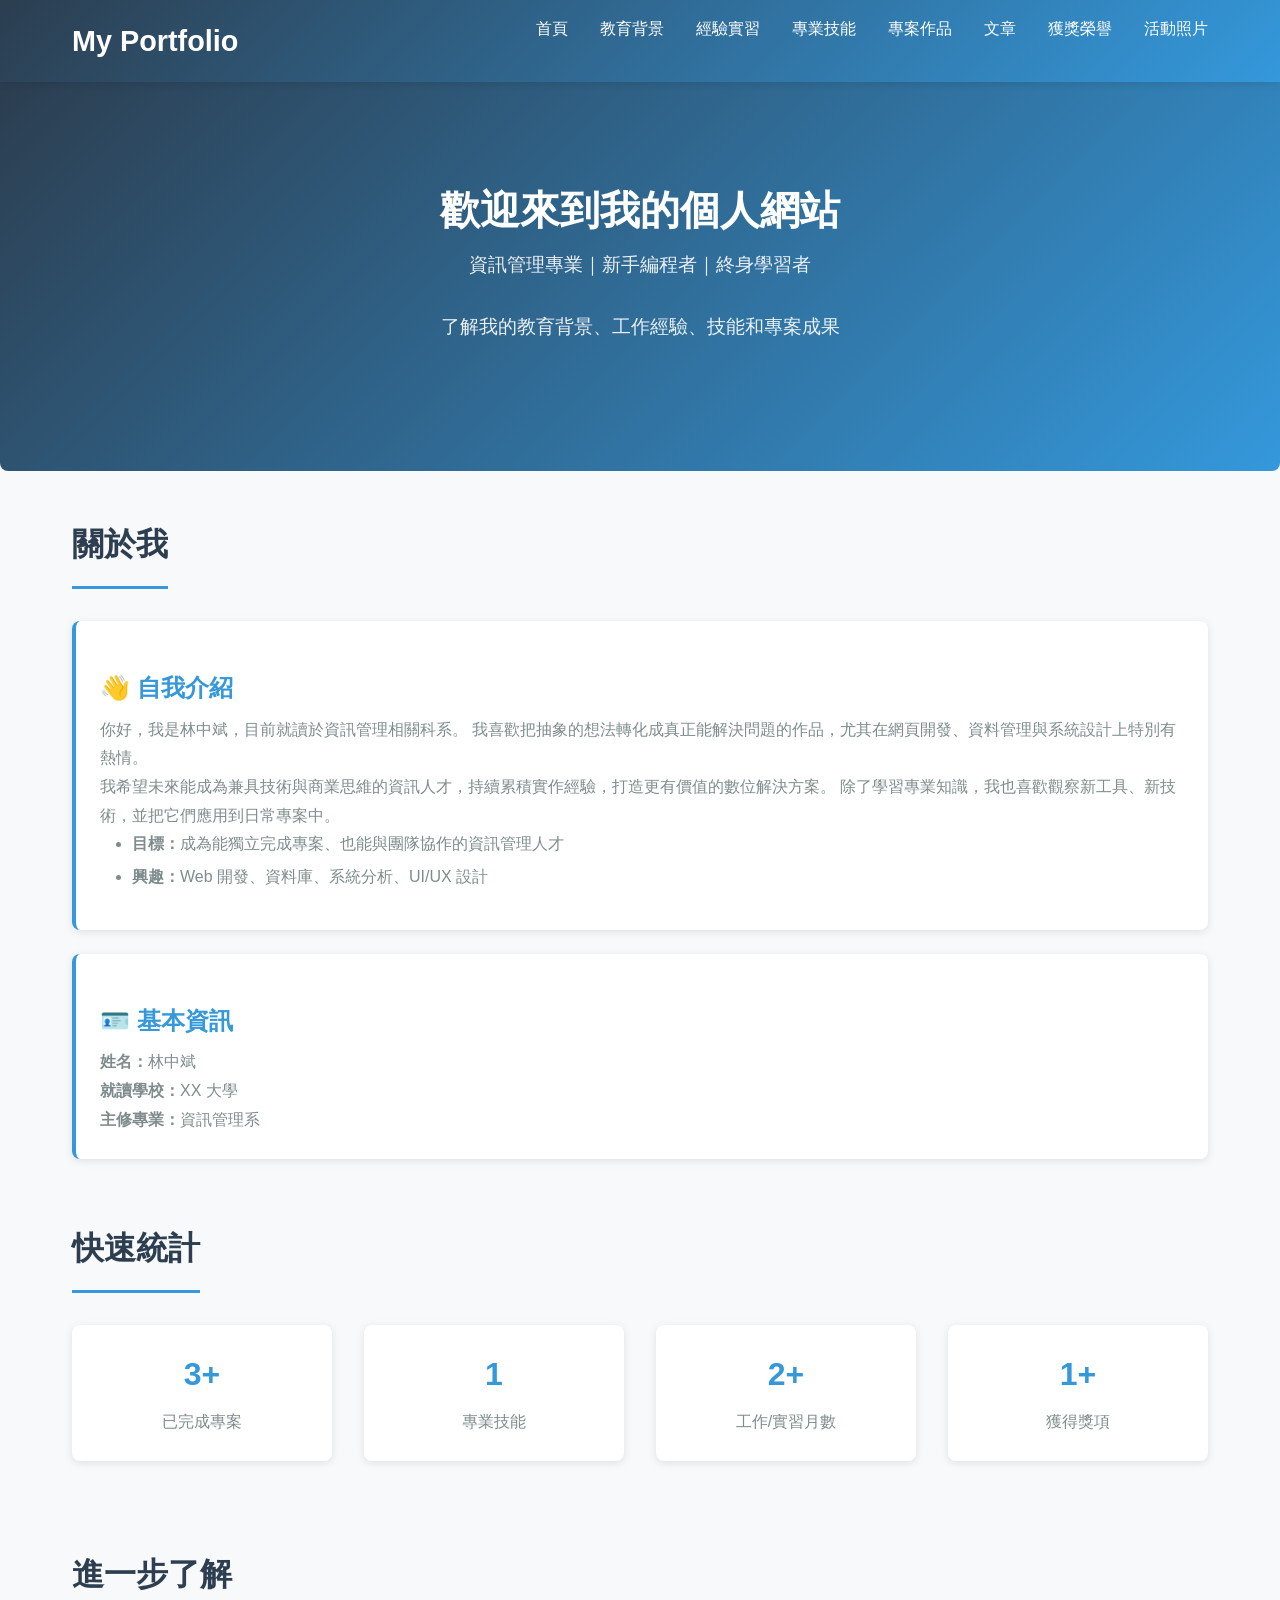
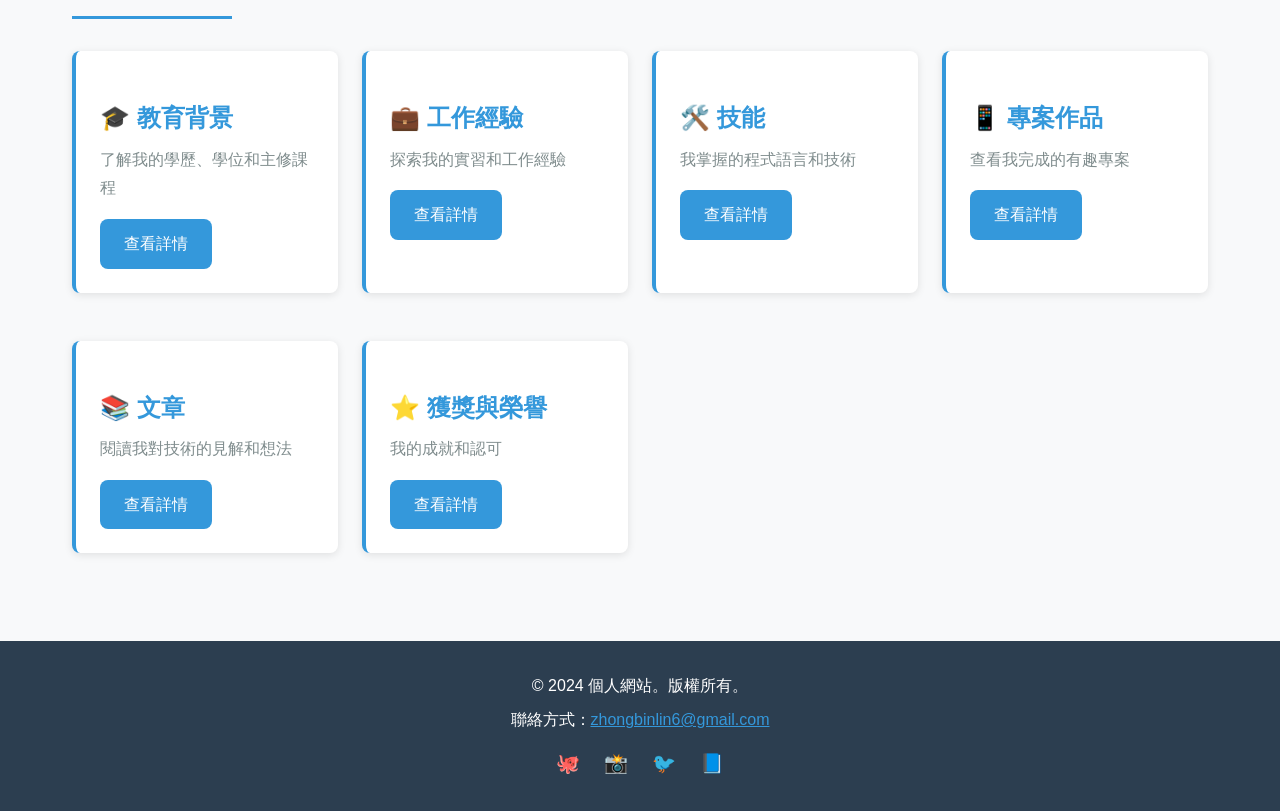
==== index.html @ c5776704 "V1" ====
<!DOCTYPE html>
<html lang="zh-TW">
<head>
  <meta charset="UTF-8">
  <meta name="viewport" content="width=device-width, initial-scale=1.0">
  <title>個人網站 - 資訊管理專業</title>
  <link rel="stylesheet" href="styles.css">
</head>
<body>
  <!-- ==================== 導航欄 ==================== -->
  <nav>
    <div class="container">
      <a href="index.html" class="logo">My Portfolio</a>
      <ul>
        <li><a href="index.html">首頁</a></li>
        <li><a href="education.html">教育背景</a></li>
        <li><a href="experience.html">經驗實習</a></li>
        <li><a href="skills.html">專業技能</a></li>
        <li><a href="projects.html">專案作品</a></li>
        <li><a href="articles.html">文章</a></li>
        <li><a href="awards.html">獲獎榮譽</a></li>
        <li><a href="photos.html">活動照片</a></li>
      </ul>
    </div>
  </nav>

  <!-- ==================== 英雄部分 ==================== -->
  <section class="hero">
    <div class="hero-content">
      <!-- 請將此處替換為您的照片 -->
      <img src="assets/images/profile.jpg" alt="個人照片" class="profile-image" 
           onerror="this.style.display='none'">
      <h1>歡迎來到我的個人網站</h1>
      <p>資訊管理專業｜新手編程者｜終身學習者</p>
      <p>了解我的教育背景、工作經驗、技能和專案成果</p>
    </div>
  </section>

  <!-- ==================== 主要內容 ==================== -->
  <div class="container">
    <!-- 自我介紹部分 -->
    <section class="section" id="about">
      <h2>關於我</h2>
      
      <div class="card">
        <h3>👋 自我介紹</h3>
        <p>
          你好，我是林中斌，目前就讀於資訊管理相關科系。
          我喜歡把抽象的想法轉化成真正能解決問題的作品，尤其在網頁開發、資料管理與系統設計上特別有熱情。
        </p>
        <p>
          我希望未來能成為兼具技術與商業思維的資訊人才，持續累積實作經驗，打造更有價值的數位解決方案。
          除了學習專業知識，我也喜歡觀察新工具、新技術，並把它們應用到日常專案中。
        </p>
        <ul>
          <li><strong>目標：</strong>成為能獨立完成專案、也能與團隊協作的資訊管理人才</li>
          <li><strong>興趣：</strong>Web 開發、資料庫、系統分析、UI/UX 設計</li>
        </ul>
      </div>

      <div class="card">
        <h3>🪪 基本資訊</h3>
        <div style="display: grid; grid-template-columns: 160px 1fr; gap: 1.5rem; align-items: center;">
          <img src="assets/images/profile.jpg" alt="林中斌的個人照片" class="profile-image" onerror="this.style.display='none'">
          <div>
            <p><strong>姓名：</strong>林中斌</p>
            <p><strong>就讀學校：</strong>XX 大學</p>
            <p><strong>主修專業：</strong>資訊管理系</p>
          </div>
        </div>
      </div>
    </section>

    <!-- 統計資訊 -->
    <section class="section">
      <h2>快速統計</h2>
      <div style="display: grid; grid-template-columns: repeat(auto-fit, minmax(200px, 1fr)); gap: 2rem;">
        <div class="card" style="text-align: center; border: none;">
          <h4 style="font-size: 2rem; color: var(--secondary-color);">
            <span class="counter" data-target="15">0</span>+
          </h4>
          <p>已完成專案</p>
        </div>
        <div class="card" style="text-align: center; border: none;">
          <h4 style="font-size: 2rem; color: var(--secondary-color);">
            <span class="counter" data-target="8">0</span>
          </h4>
          <p>專業技能</p>
        </div>
        <div class="card" style="text-align: center; border: none;">
          <h4 style="font-size: 2rem; color: var(--secondary-color);">
            <span class="counter" data-target="12">0</span>+
          </h4>
          <p>工作/實習月數</p>
        </div>
        <div class="card" style="text-align: center; border: none;">
          <h4 style="font-size: 2rem; color: var(--secondary-color);">
            <span class="counter" data-target="5">0</span>+
          </h4>
          <p>獲得獎項</p>
        </div>
      </div>
    </section>

    <!-- 快速連結 -->
    <section class="section">
      <h2>進一步了解</h2>
      <div style="display: grid; grid-template-columns: repeat(auto-fit, minmax(250px, 1fr)); gap: 1.5rem;">
        <div class="card">
          <h3>🎓 教育背景</h3>
          <p>了解我的學歷、學位和主修課程</p>
          <a href="education.html" class="btn" style="margin-top: 1rem;">查看詳情</a>
        </div>
        <div class="card">
          <h3>💼 工作經驗</h3>
          <p>探索我的實習和工作經驗</p>
          <a href="experience.html" class="btn" style="margin-top: 1rem;">查看詳情</a>
        </div>
        <div class="card">
          <h3>🛠️ 技能</h3>
          <p>我掌握的程式語言和技術</p>
          <a href="skills.html" class="btn" style="margin-top: 1rem;">查看詳情</a>
        </div>
        <div class="card">
          <h3>📱 專案作品</h3>
          <p>查看我完成的有趣專案</p>
          <a href="projects.html" class="btn" style="margin-top: 1rem;">查看詳情</a>
        </div>
        <div class="card">
          <h3>📚 文章</h3>
          <p>閱讀我對技術的見解和想法</p>
          <a href="articles.html" class="btn" style="margin-top: 1rem;">查看詳情</a>
        </div>
        <div class="card">
          <h3>⭐ 獲獎與榮譽</h3>
          <p>我的成就和認可</p>
          <a href="awards.html" class="btn" style="margin-top: 1rem;">查看詳情</a>
        </div>
      </div>
    </section>
  </div>

  <!-- ==================== 頁尾 ==================== -->
  <footer>
    <div class="container">
      <p>&copy; 2024 個人網站。版權所有。</p>
      <p>聯絡方式：<a href="mailto:zhongbinlin6@gmail.com" style="color: var(--secondary-color);">zhongbinlin6@gmail.com</a></p>
      <div class="social-links">
        <a href="https://github.com/linzongbin" target="_blank" title="GitHub">🐙</a>
        <a href="https://www.instagram.com/lin.nil_126/?hl=zh-tw" target="_blank" title="Instagram">📸</a>
        <a href="https://twitter.com" target="_blank" title="Twitter">🐦</a>
        <a href="https://facebook.com" target="_blank" title="Facebook">📘</a>
      </div>
    </div>
  </footer>

  <script src="script.js"></script>
</body>
</html>
---- styles.css ----
/* ==================== 全局樣式 ==================== */
* {
  margin: 0;
  padding: 0;
  box-sizing: border-box;
}

:root {
  --primary-color: #2c3e50;
  --secondary-color: #3498db;
  --accent-color: #e74c3c;
  --light-bg: #ecf0f1;
  --dark-text: #2c3e50;
  --light-text: #7f8c8d;
  --border-radius: 8px;
  --box-shadow: 0 2px 8px rgba(0, 0, 0, 0.1);
}

body {
  font-family: 'Segoe UI', Tahoma, Geneva, Verdana, sans-serif;
  line-height: 1.6;
  color: var(--dark-text);
  background-color: #f8f9fa;
}

html {
  scroll-behavior: smooth;
}

/* ==================== 導航欄 ==================== */
nav {
  background: linear-gradient(135deg, var(--primary-color) 0%, var(--secondary-color) 100%);
  padding: 1rem 0;
  position: sticky;
  top: 0;
  z-index: 1000;
  box-shadow: var(--box-shadow);
}

nav .container {
  display: flex;
  justify-content: space-between;
  align-items: center;
  max-width: 1200px;
  margin: 0 auto;
  padding: 0 2rem;
}

.logo {
  font-size: 1.8rem;
  font-weight: bold;
  color: white;
  text-decoration: none;
  transition: all 0.3s ease;
}

.logo:hover {
  color: var(--accent-color);
  transform: scale(1.05);
}

nav ul {
  display: flex;
  list-style: none;
  gap: 2rem;
  flex-wrap: wrap;
}

nav a {
  color: white;
  text-decoration: none;
  font-weight: 500;
  transition: all 0.3s ease;
  position: relative;
}

nav a::after {
  content: '';
  position: absolute;
  bottom: -5px;
  left: 0;
  width: 0;
  height: 2px;
  background-color: var(--accent-color);
  transition: width 0.3s ease;
}

nav a:hover {
  color: var(--accent-color);
}

nav a:hover::after {
  width: 100%;
}

/* ==================== 容器 ==================== */
.container {
  max-width: 1200px;
  margin: 0 auto;
  padding: 0 2rem;
}

/* ==================== 首頁/英雄部分 ==================== */
.hero {
  background: linear-gradient(135deg, var(--primary-color) 0%, var(--secondary-color) 100%);
  color: white;
  padding: 6rem 2rem;
  text-align: center;
  margin-bottom: 3rem;
  border-radius: 0 0 var(--border-radius) var(--border-radius);
}

.hero-content {
  max-width: 800px;
  margin: 0 auto;
}

.profile-image {
  width: 150px;
  height: 150px;
  border-radius: 50%;
  border: 5px solid white;
  margin-bottom: 1.5rem;
  object-fit: cover;
  box-shadow: 0 4px 15px rgba(0, 0, 0, 0.2);
  transition: transform 0.3s ease;
}

.profile-image:hover {
  transform: scale(1.05);
}

.hero h1 {
  font-size: 2.5rem;
  margin-bottom: 0.5rem;
  font-weight: bold;
}

.hero p {
  font-size: 1.2rem;
  margin-bottom: 2rem;
  opacity: 0.9;
}

/* ==================== 章節標題 ==================== */
.section {
  margin-bottom: 4rem;
}

.section h2 {
  font-size: 2rem;
  margin-bottom: 2rem;
  color: var(--primary-color);
  border-bottom: 3px solid var(--secondary-color);
  padding-bottom: 1rem;
  display: inline-block;
}

.section h3 {
  font-size: 1.5rem;
  color: var(--secondary-color);
  margin-top: 1.5rem;
  margin-bottom: 0.5rem;
}

/* ==================== 卡片樣式 ==================== */
.card {
  background: white;
  border-radius: var(--border-radius);
  padding: 1.5rem;
  margin-bottom: 1.5rem;
  box-shadow: var(--box-shadow);
  transition: all 0.3s ease;
  border-left: 4px solid var(--secondary-color);
}

.card:hover {
  box-shadow: 0 4px 16px rgba(0, 0, 0, 0.15);
  transform: translateY(-5px);
}

.card h4 {
  font-size: 1.2rem;
  color: var(--primary-color);
  margin-bottom: 0.5rem;
}

.card .meta {
  font-size: 0.9rem;
  color: var(--light-text);
  margin-bottom: 0.5rem;
  font-weight: 500;
}

.card p {
  color: var(--light-text);
  line-height: 1.8;
}

/* ==================== 技能欄 ==================== */
.skill-item {
  margin-bottom: 1.5rem;
}

.skill-name {
  display: flex;
  justify-content: space-between;
  margin-bottom: 0.5rem;
  font-weight: 500;
}

.skill-bar {
  background: var(--light-bg);
  border-radius: 10px;
  height: 10px;
  overflow: hidden;
}

.skill-progress {
  background: linear-gradient(90deg, var(--secondary-color), var(--accent-color));
  height: 100%;
  border-radius: 10px;
  transition: width 0.5s ease;
}

/* ==================== 專案網格 ==================== */
.projects-grid {
  display: grid;
  grid-template-columns: repeat(auto-fit, minmax(300px, 1fr));
  gap: 2rem;
  margin-top: 2rem;
}

.project-card {
  background: white;
  border-radius: var(--border-radius);
  overflow: hidden;
  box-shadow: var(--box-shadow);
  transition: all 0.3s ease;
}

.project-card:hover {
  box-shadow: 0 6px 20px rgba(0, 0, 0, 0.15);
  transform: translateY(-10px);
}

.project-image {
  width: 100%;
  height: 200px;
  background: linear-gradient(135deg, var(--secondary-color), var(--accent-color));
  display: flex;
  align-items: center;
  justify-content: center;
  color: white;
  font-size: 1.2rem;
  font-weight: bold;
}

.project-content {
  padding: 1.5rem;
}

.project-content h3 {
  margin-bottom: 0.5rem;
  color: var(--primary-color);
}

.project-tech {
  display: flex;
  flex-wrap: wrap;
  gap: 0.5rem;
  margin: 1rem 0;
}

.tech-tag {
  display: inline-block;
  background: var(--light-bg);
  color: var(--secondary-color);
  padding: 0.3rem 0.8rem;
  border-radius: 20px;
  font-size: 0.85rem;
  font-weight: 500;
}

.project-link {
  color: var(--secondary-color);
  text-decoration: none;
  font-weight: 500;
  transition: all 0.3s ease;
}

.project-link:hover {
  color: var(--accent-color);
  text-decoration: underline;
}

/* ==================== 文章樣式 ==================== */
.article-card {
  background: white;
  border-radius: var(--border-radius);
  overflow: hidden;
  box-shadow: var(--box-shadow);
  transition: all 0.3s ease;
  display: flex;
  flex-direction: column;
  margin-bottom: 2rem;
}

.article-card:hover {
  box-shadow: 0 6px 20px rgba(0, 0, 0, 0.15);
  transform: translateY(-5px);
}

.article-header {
  background: linear-gradient(135deg, var(--secondary-color), var(--accent-color));
  color: white;
  padding: 2rem;
  text-align: center;
}

.article-header h3 {
  font-size: 1.5rem;
  margin-bottom: 0.5rem;
  color: white;
}

.article-date {
  font-size: 0.9rem;
  opacity: 0.9;
}

.article-body {
  padding: 1.5rem;
  flex-grow: 1;
}

.article-image {
  width: 100%;
  max-height: 300px;
  object-fit: cover;
  margin-bottom: 1rem;
  border-radius: var(--border-radius);
}

/* ==================== 獲獎樣式 ==================== */
.awards-container {
  display: grid;
  grid-template-columns: repeat(auto-fit, minmax(280px, 1fr));
  gap: 1.5rem;
  margin-top: 2rem;
}

.award-badge {
  background: white;
  border-radius: var(--border-radius);
  padding: 1.5rem;
  text-align: center;
  box-shadow: var(--box-shadow);
  transition: all 0.3s ease;
  border-top: 4px solid var(--accent-color);
}

.award-badge:hover {
  transform: scale(1.05);
  box-shadow: 0 6px 20px rgba(0, 0, 0, 0.15);
}

.award-icon {
  font-size: 3rem;
  margin-bottom: 1rem;
}

.award-badge h3 {
  color: var(--primary-color);
  margin-bottom: 0.5rem;
}

.award-badge p {
  color: var(--light-text);
  font-size: 0.95rem;
}

/* ==================== 照片網格 ==================== */
.photos-grid {
  display: grid;
  grid-template-columns: repeat(auto-fit, minmax(250px, 1fr));
  gap: 1.5rem;
  margin-top: 2rem;
}

.photo-item {
  position: relative;
  overflow: hidden;
  border-radius: var(--border-radius);
  box-shadow: var(--box-shadow);
  cursor: pointer;
  height: 250px;
}

.photo-item img {
  width: 100%;
  height: 100%;
  object-fit: cover;
  transition: transform 0.3s ease;
}

.photo-item:hover img {
  transform: scale(1.1);
}

.photo-caption {
  position: absolute;
  bottom: 0;
  left: 0;
  right: 0;
  background: rgba(0, 0, 0, 0.7);
  color: white;
  padding: 1rem;
  transform: translateY(100%);
  transition: transform 0.3s ease;
}

.photo-item:hover .photo-caption {
  transform: translateY(0);
}

/* ==================== 按鈕 ==================== */
.btn {
  display: inline-block;
  padding: 0.75rem 1.5rem;
  background: var(--secondary-color);
  color: white;
  text-decoration: none;
  border-radius: var(--border-radius);
  font-weight: 500;
  transition: all 0.3s ease;
  border: none;
  cursor: pointer;
}

.btn:hover {
  background: var(--accent-color);
  transform: translateY(-2px);
  box-shadow: 0 4px 12px rgba(0, 0, 0, 0.2);
}

.btn-outline {
  background: transparent;
  border: 2px solid var(--secondary-color);
  color: var(--secondary-color);
}

.btn-outline:hover {
  background: var(--secondary-color);
  color: white;
}

/* ==================== 清單樣式 ==================== */
ul, ol {
  margin-left: 2rem;
  margin-bottom: 1rem;
}

li {
  margin-bottom: 0.5rem;
  color: var(--light-text);
}

/* ==================== 頁尾 ==================== */
footer {
  background: var(--primary-color);
  color: white;
  text-align: center;
  padding: 2rem;
  margin-top: 4rem;
}

footer p {
  margin-bottom: 0.5rem;
}

.social-links {
  display: flex;
  justify-content: center;
  gap: 1.5rem;
  margin-top: 1rem;
}

.social-links a {
  color: white;
  text-decoration: none;
  font-size: 1.2rem;
  transition: all 0.3s ease;
}

.social-links a:hover {
  color: var(--secondary-color);
  transform: scale(1.2);
}

/* ==================== 響應式設計 ==================== */
@media (max-width: 768px) {
  nav ul {
    gap: 1rem;
  }

  .hero h1 {
    font-size: 1.8rem;
  }

  .hero p {
    font-size: 1rem;
  }

  .section h2 {
    font-size: 1.5rem;
  }

  .projects-grid {
    grid-template-columns: 1fr;
  }

  .awards-container {
    grid-template-columns: 1fr;
  }

  .photos-grid {
    grid-template-columns: repeat(auto-fit, minmax(200px, 1fr));
  }

  .container {
    padding: 0 1rem;
  }
}

/* ==================== 打印樣式 ==================== */
@media print {
  nav, footer {
    display: none;
  }

  .page-break {
    page-break-after: always;
  }
}
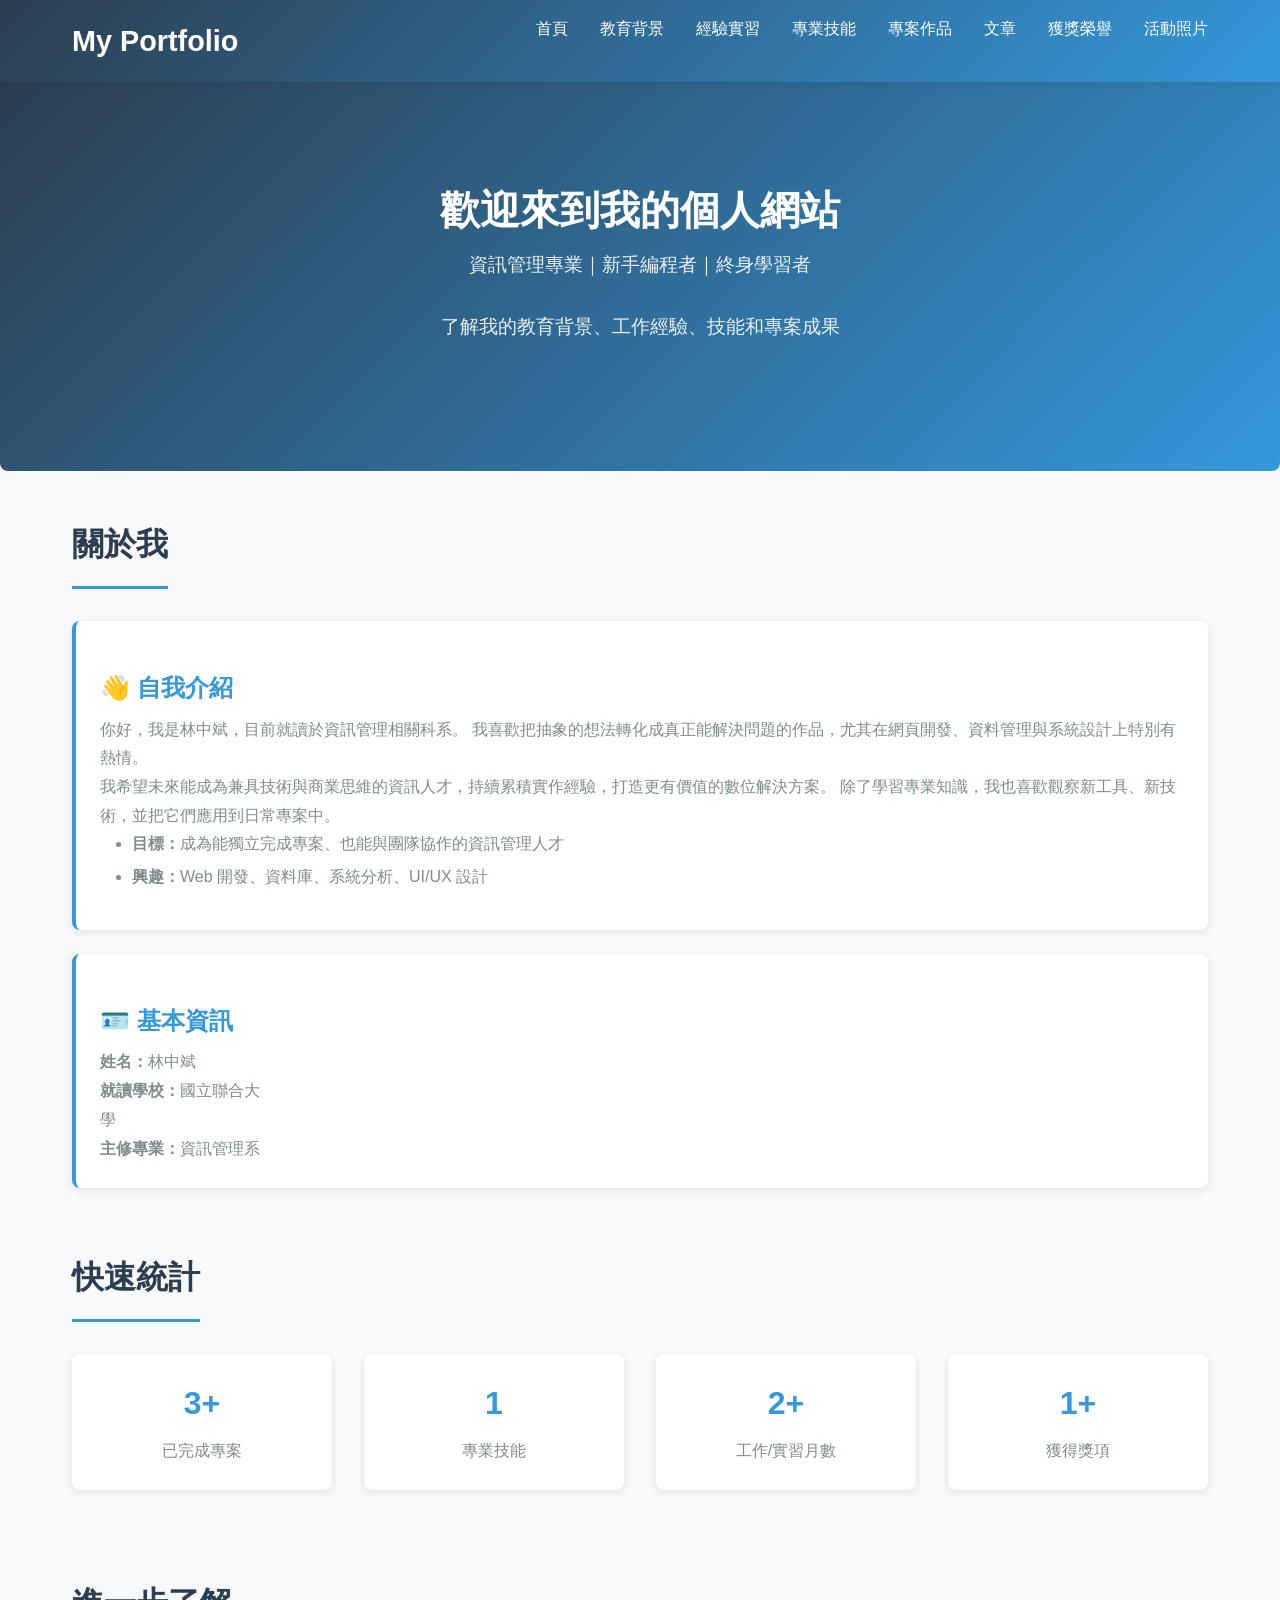
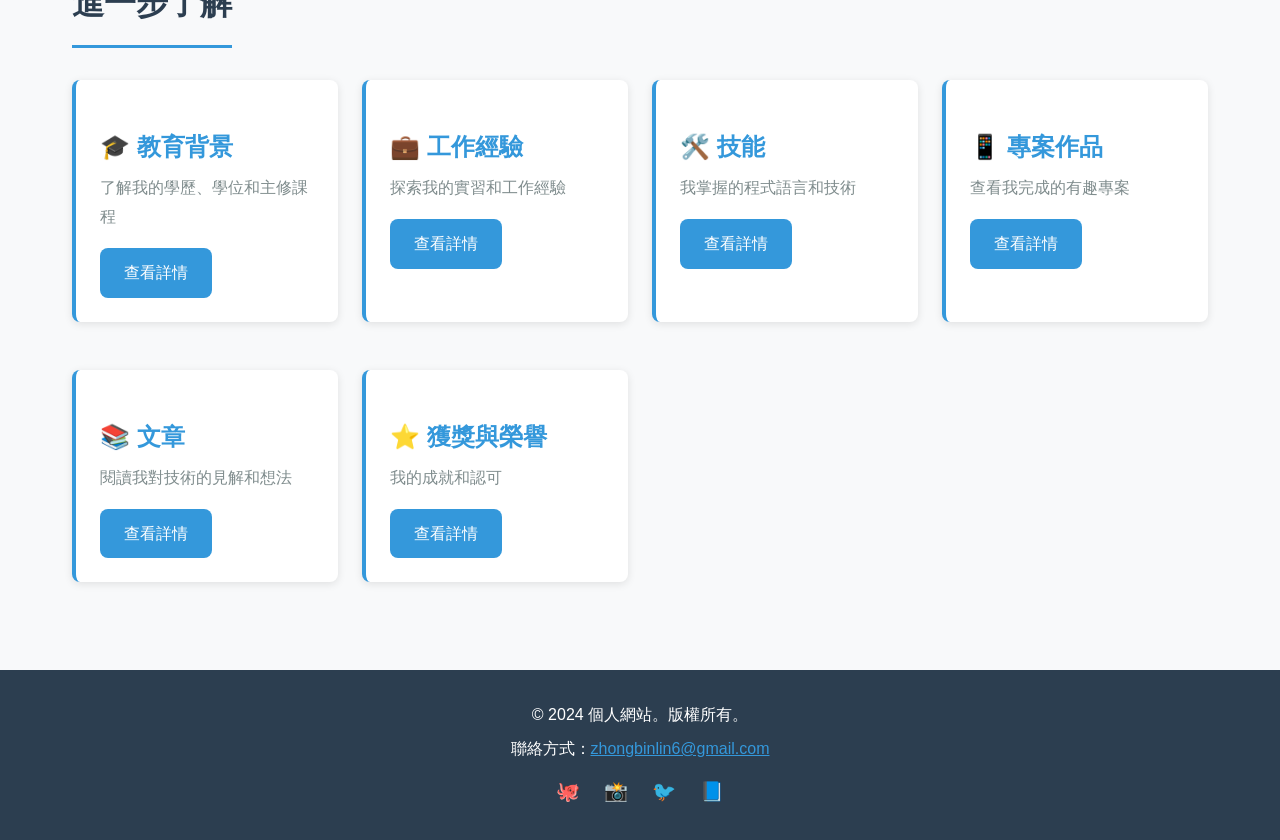
==== commit ced8e663: "V2" ====
--- a/index.html
+++ b/index.html
@@ -28,7 +28,7 @@
   <section class="hero">
     <div class="hero-content">
       <!-- 請將此處替換為您的照片 -->
-      <img src="assets/images/profile.jpg" alt="個人照片" class="profile-image" 
+      <img src="images/ME.jpg" alt="個人照片" class="profile-image" 
            onerror="this.style.display='none'">
       <h1>歡迎來到我的個人網站</h1>
       <p>資訊管理專業｜新手編程者｜終身學習者</p>
@@ -61,10 +61,10 @@
       <div class="card">
         <h3>🪪 基本資訊</h3>
         <div style="display: grid; grid-template-columns: 160px 1fr; gap: 1.5rem; align-items: center;">
-          <img src="assets/images/profile.jpg" alt="林中斌的個人照片" class="profile-image" onerror="this.style.display='none'">
+          <img src="images/ME.jpg" alt="林中斌的個人照片" class="profile-image" onerror="this.style.display='none'">
           <div>
             <p><strong>姓名：</strong>林中斌</p>
-            <p><strong>就讀學校：</strong>XX 大學</p>
+            <p><strong>就讀學校：</strong>國立聯合大學</p>
             <p><strong>主修專業：</strong>資訊管理系</p>
           </div>
         </div>
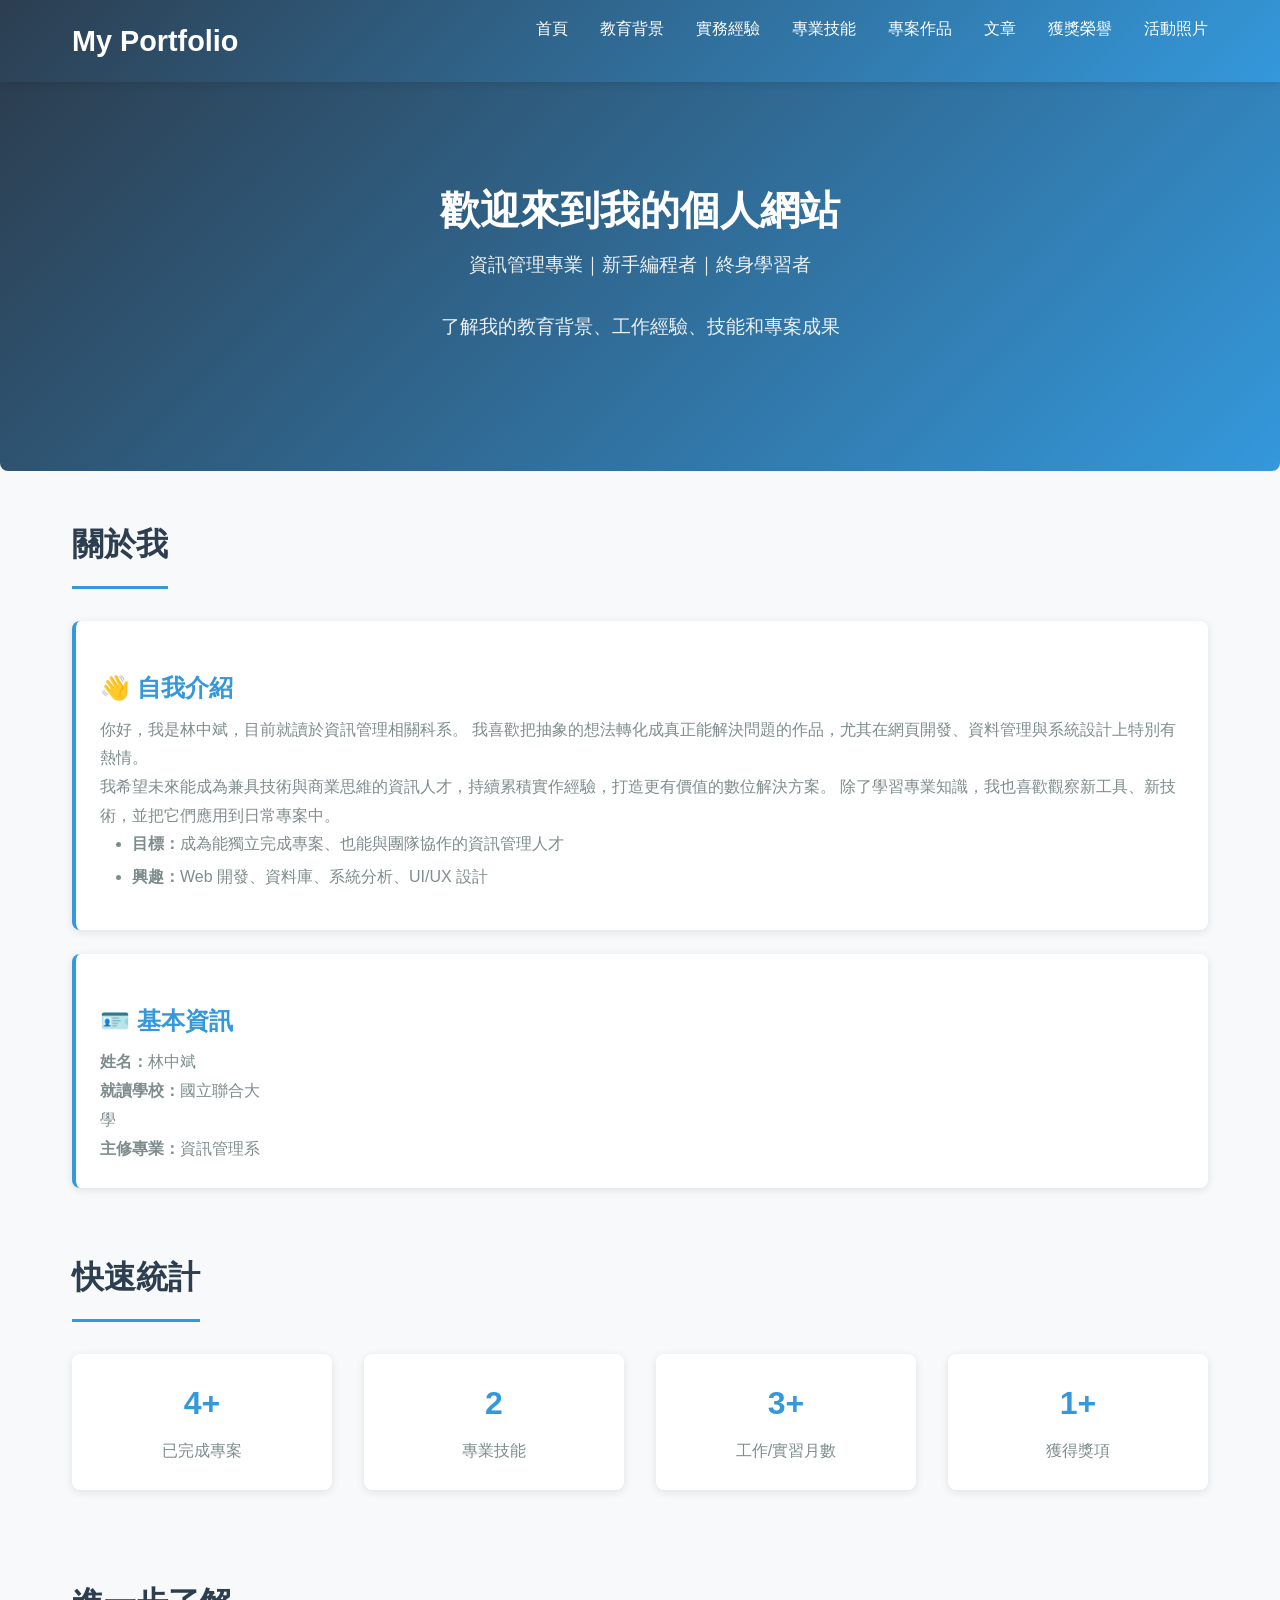
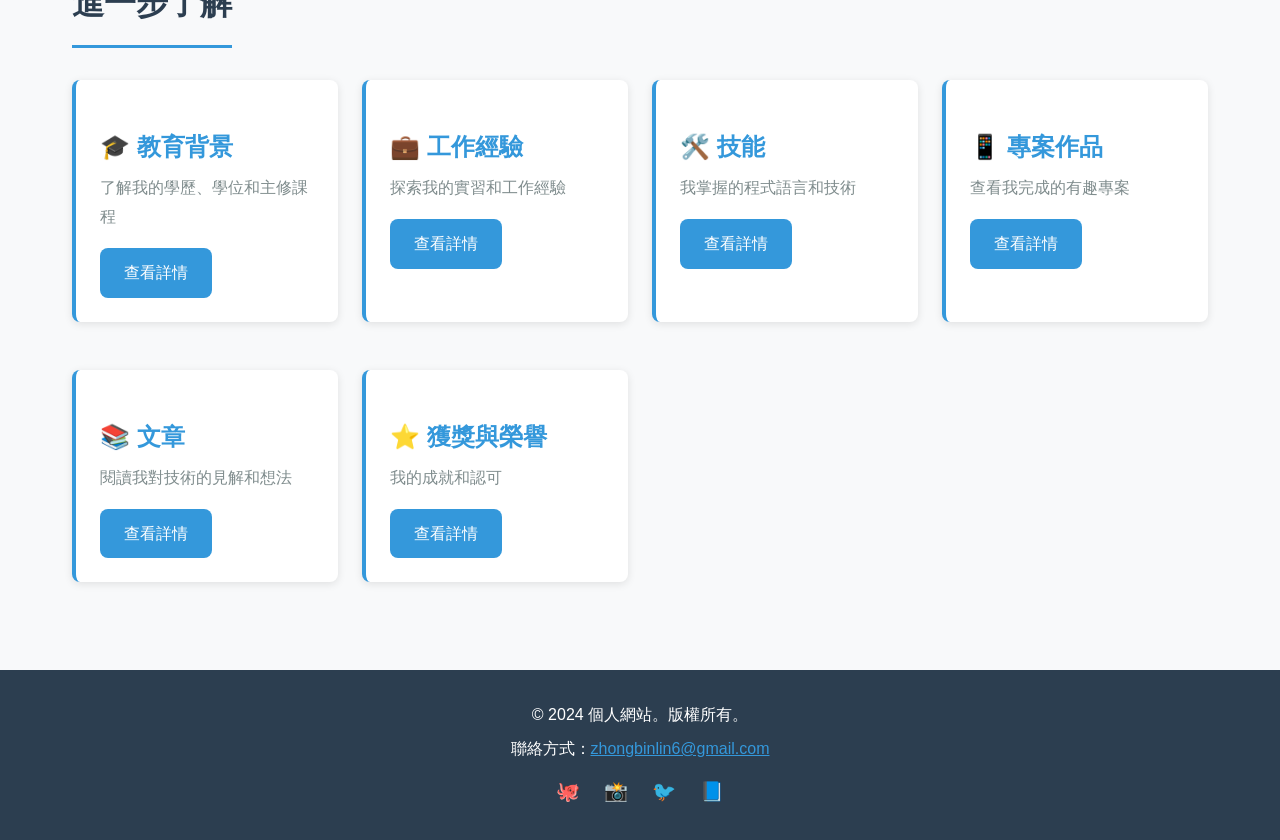
==== commit 7c514f7c: "V3" ====
--- a/index.html
+++ b/index.html
@@ -8,26 +8,11 @@
 </head>
 <body>
   <!-- ==================== 導航欄 ==================== -->
-  <nav>
-    <div class="container">
-      <a href="index.html" class="logo">My Portfolio</a>
-      <ul>
-        <li><a href="index.html">首頁</a></li>
-        <li><a href="education.html">教育背景</a></li>
-        <li><a href="experience.html">經驗實習</a></li>
-        <li><a href="skills.html">專業技能</a></li>
-        <li><a href="projects.html">專案作品</a></li>
-        <li><a href="articles.html">文章</a></li>
-        <li><a href="awards.html">獲獎榮譽</a></li>
-        <li><a href="photos.html">活動照片</a></li>
-      </ul>
-    </div>
-  </nav>
+  <nav data-site-nav></nav>
 
   <!-- ==================== 英雄部分 ==================== -->
   <section class="hero">
     <div class="hero-content">
-      <!-- 請將此處替換為您的照片 -->
       <img src="images/ME.jpg" alt="個人照片" class="profile-image" 
            onerror="this.style.display='none'">
       <h1>歡迎來到我的個人網站</h1>
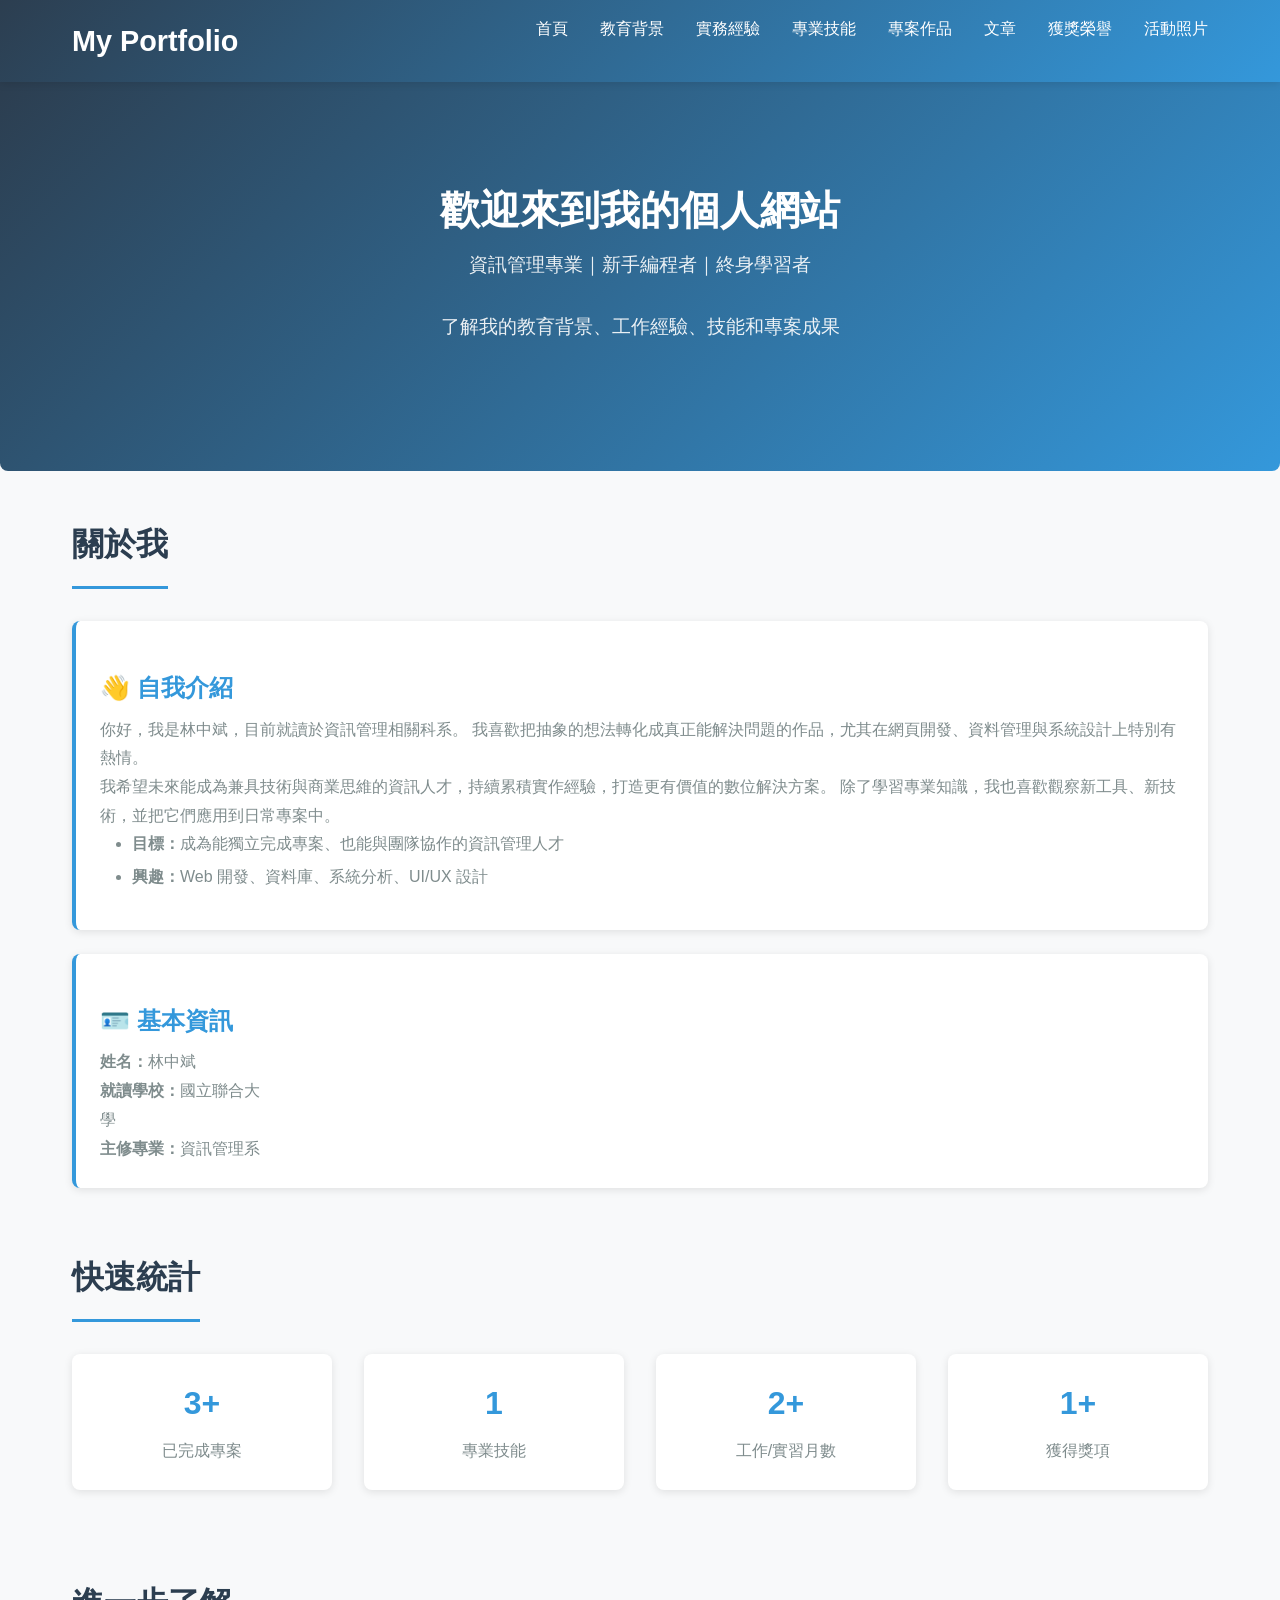
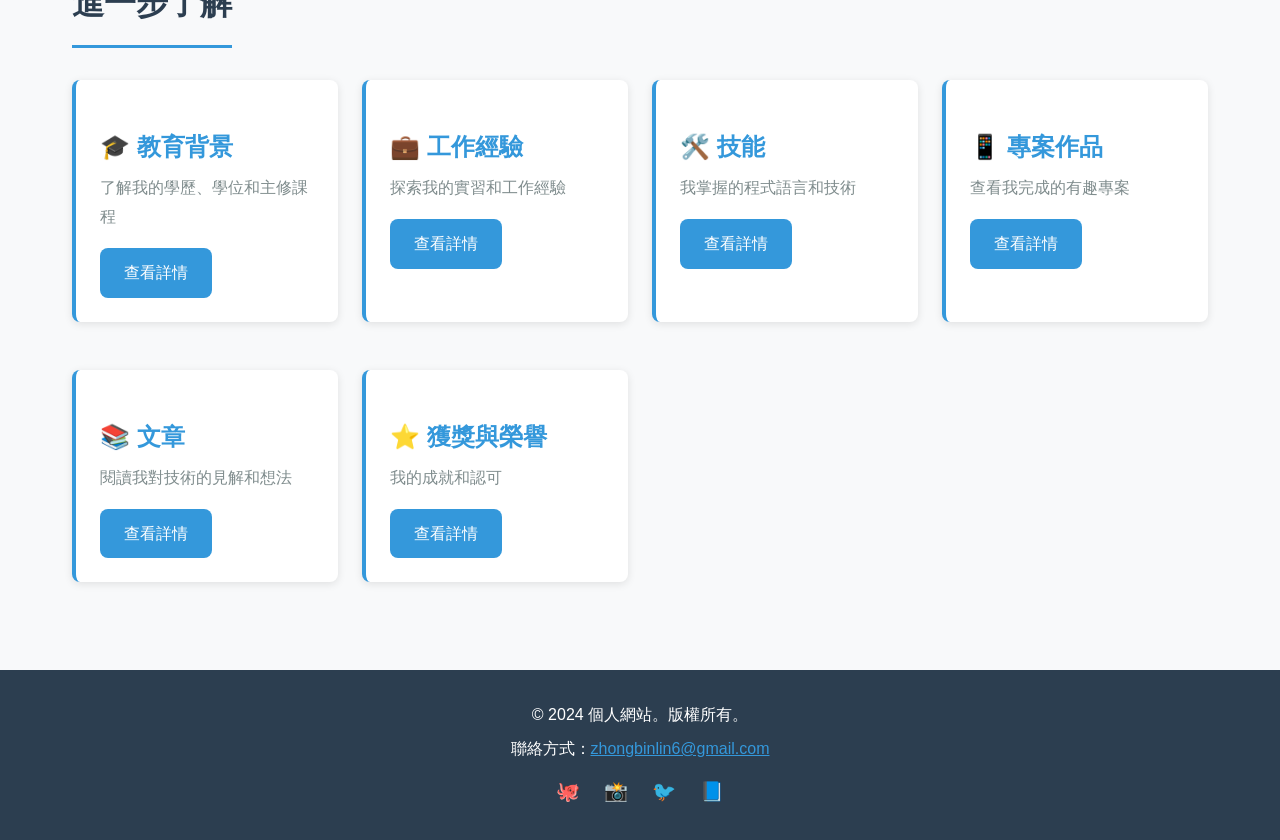
==== commit 22df71cc: "V5.3" ====
--- a/index.html
+++ b/index.html
@@ -10,7 +10,7 @@
   <!-- ==================== 導航欄 ==================== -->
   <nav data-site-nav></nav>
 
-  <!-- ==================== 英雄部分 ==================== -->
+  <!-- ==================== 開頭部分 ==================== -->
   <section class="hero">
     <div class="hero-content">
       <img src="images/ME.jpg" alt="個人照片" class="profile-image" 
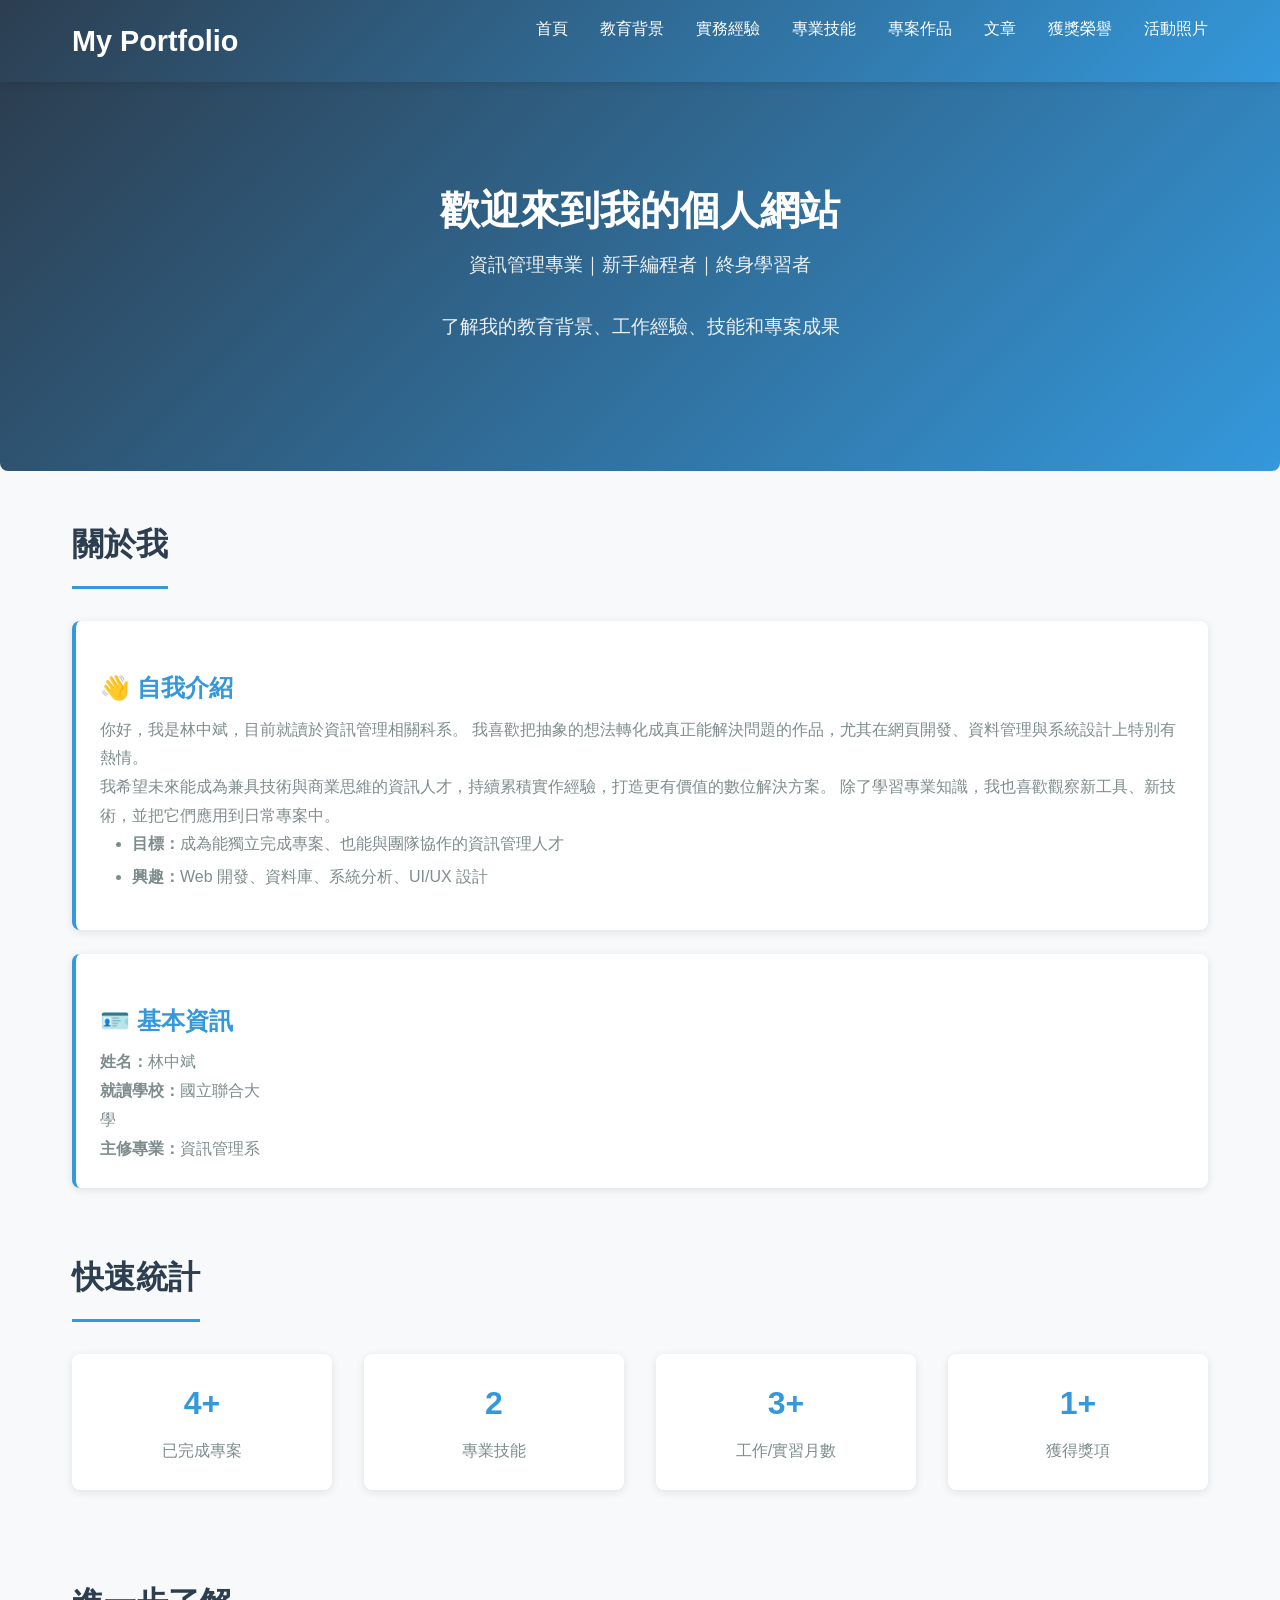
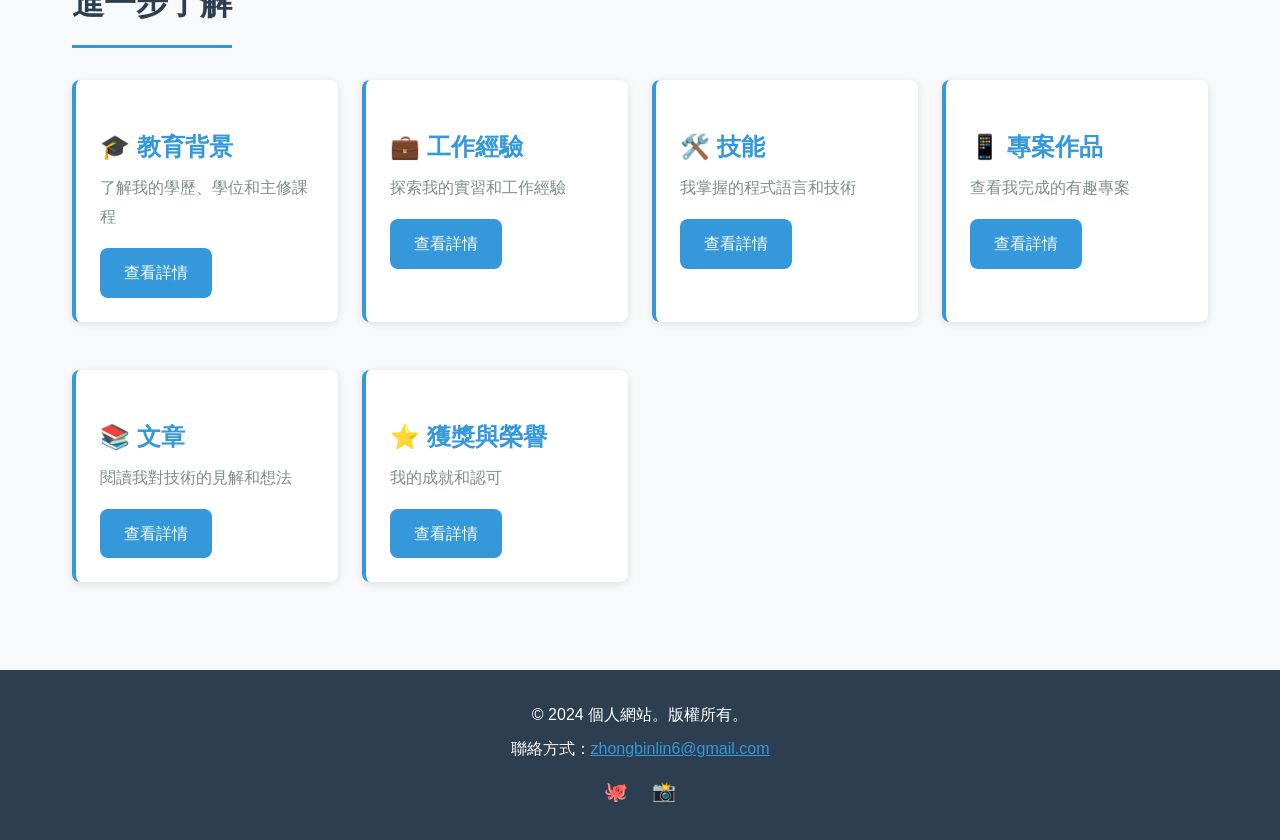
==== commit a85da7ca: "V6.1" ====
--- a/index.html
+++ b/index.html
@@ -133,8 +133,6 @@
       <div class="social-links">
         <a href="https://github.com/linzongbin" target="_blank" title="GitHub">🐙</a>
         <a href="https://www.instagram.com/lin.nil_126/?hl=zh-tw" target="_blank" title="Instagram">📸</a>
-        <a href="https://twitter.com" target="_blank" title="Twitter">🐦</a>
-        <a href="https://facebook.com" target="_blank" title="Facebook">📘</a>
       </div>
     </div>
   </footer>
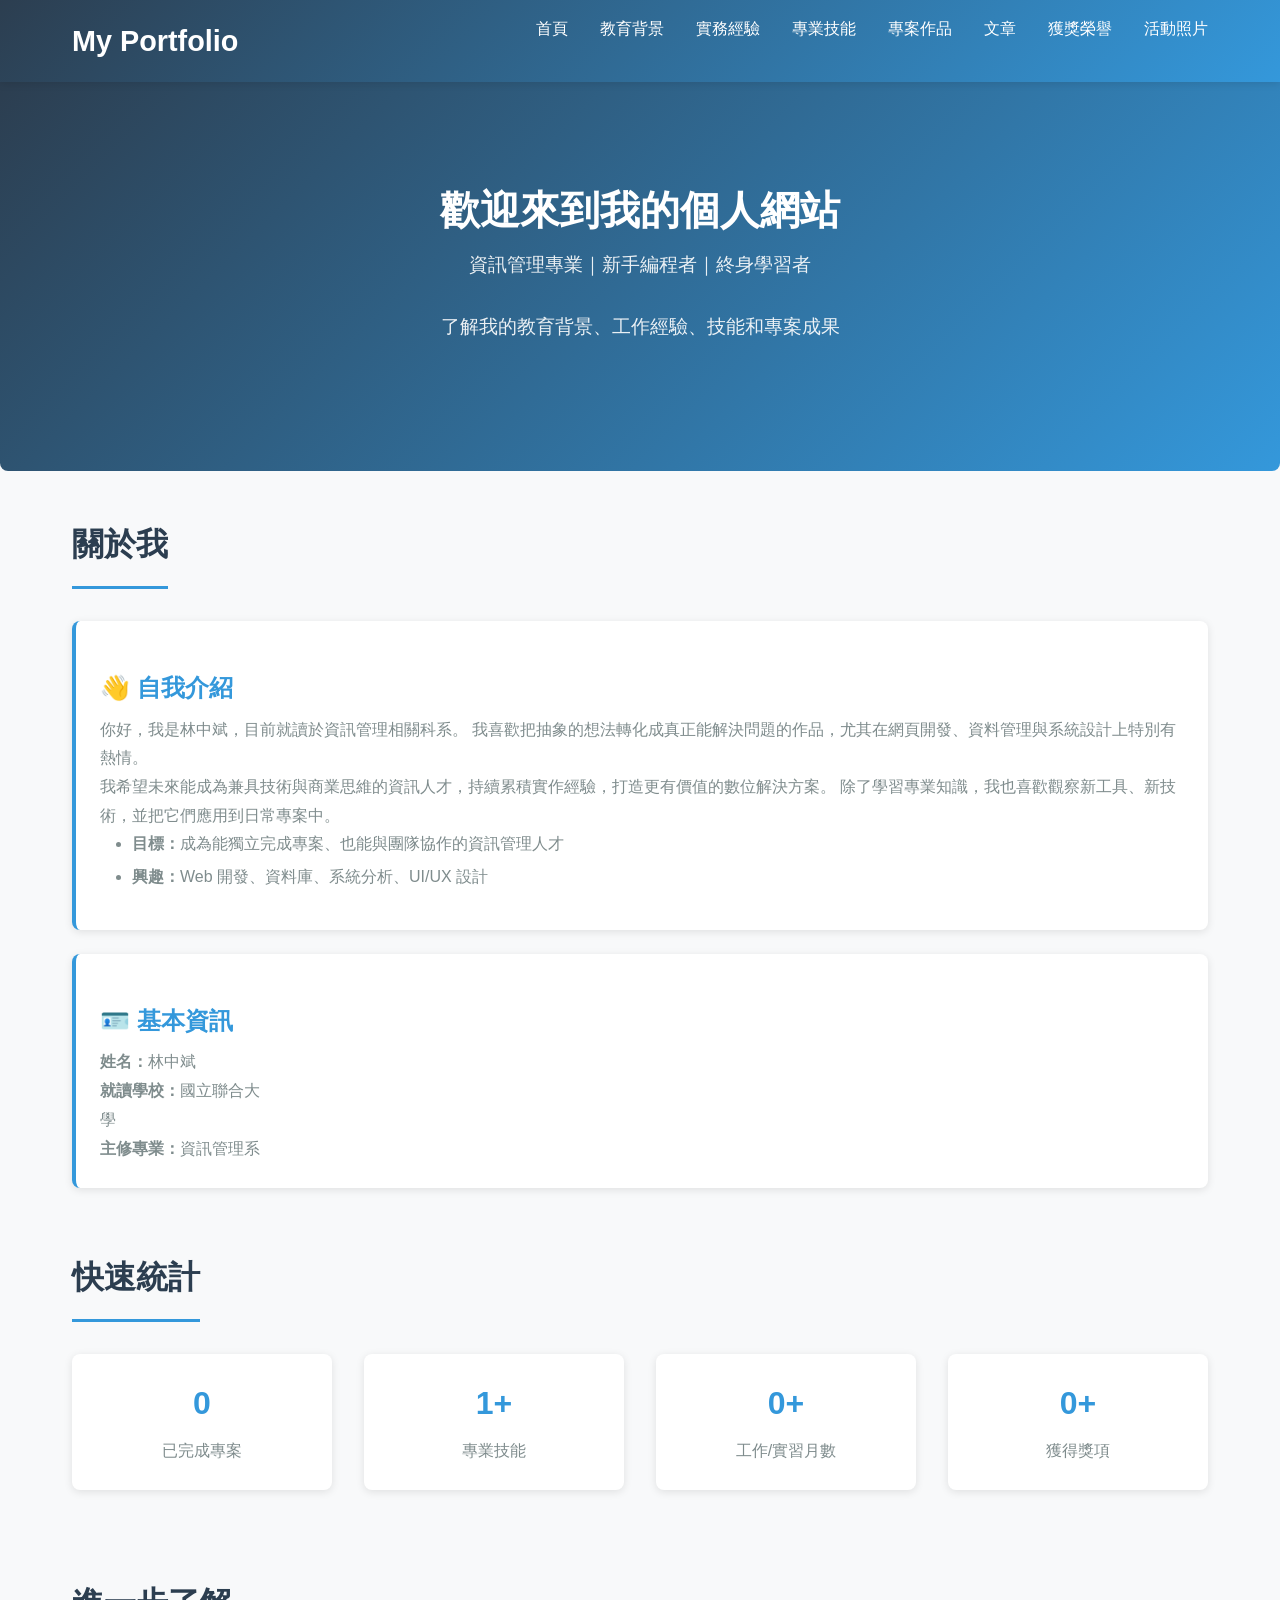
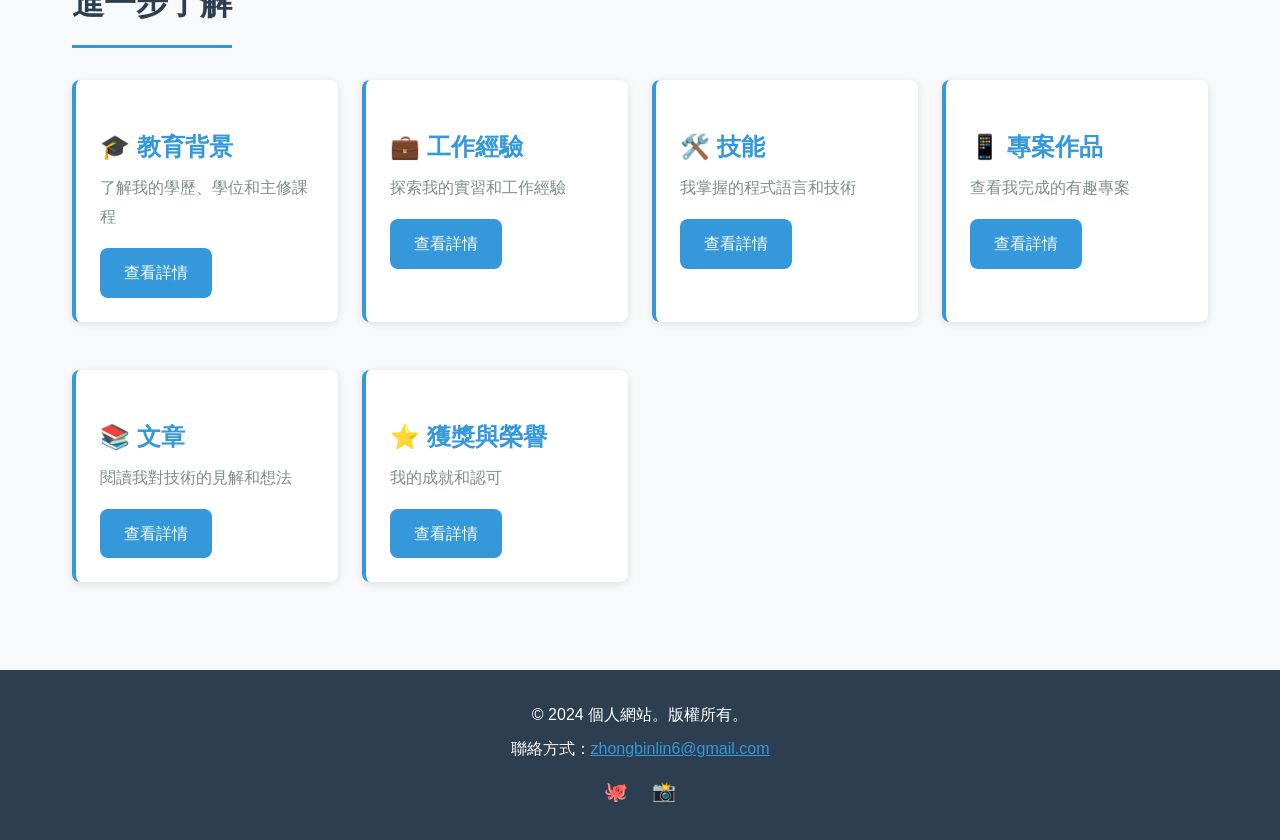
==== commit 92edd3cb: "V6.3" ====
--- a/index.html
+++ b/index.html
@@ -62,25 +62,25 @@
       <div style="display: grid; grid-template-columns: repeat(auto-fit, minmax(200px, 1fr)); gap: 2rem;">
         <div class="card" style="text-align: center; border: none;">
           <h4 style="font-size: 2rem; color: var(--secondary-color);">
-            <span class="counter" data-target="15">0</span>+
+            <span class="counter" data-target="2">0</span>
           </h4>
           <p>已完成專案</p>
         </div>
         <div class="card" style="text-align: center; border: none;">
           <h4 style="font-size: 2rem; color: var(--secondary-color);">
-            <span class="counter" data-target="8">0</span>
+            <span class="counter" data-target="4">0</span>+
           </h4>
           <p>專業技能</p>
         </div>
         <div class="card" style="text-align: center; border: none;">
           <h4 style="font-size: 2rem; color: var(--secondary-color);">
-            <span class="counter" data-target="12">0</span>+
+            <span class="counter" data-target="0">0</span>+
           </h4>
           <p>工作/實習月數</p>
         </div>
         <div class="card" style="text-align: center; border: none;">
           <h4 style="font-size: 2rem; color: var(--secondary-color);">
-            <span class="counter" data-target="5">0</span>+
+            <span class="counter" data-target="3">0</span>+
           </h4>
           <p>獲得獎項</p>
         </div>
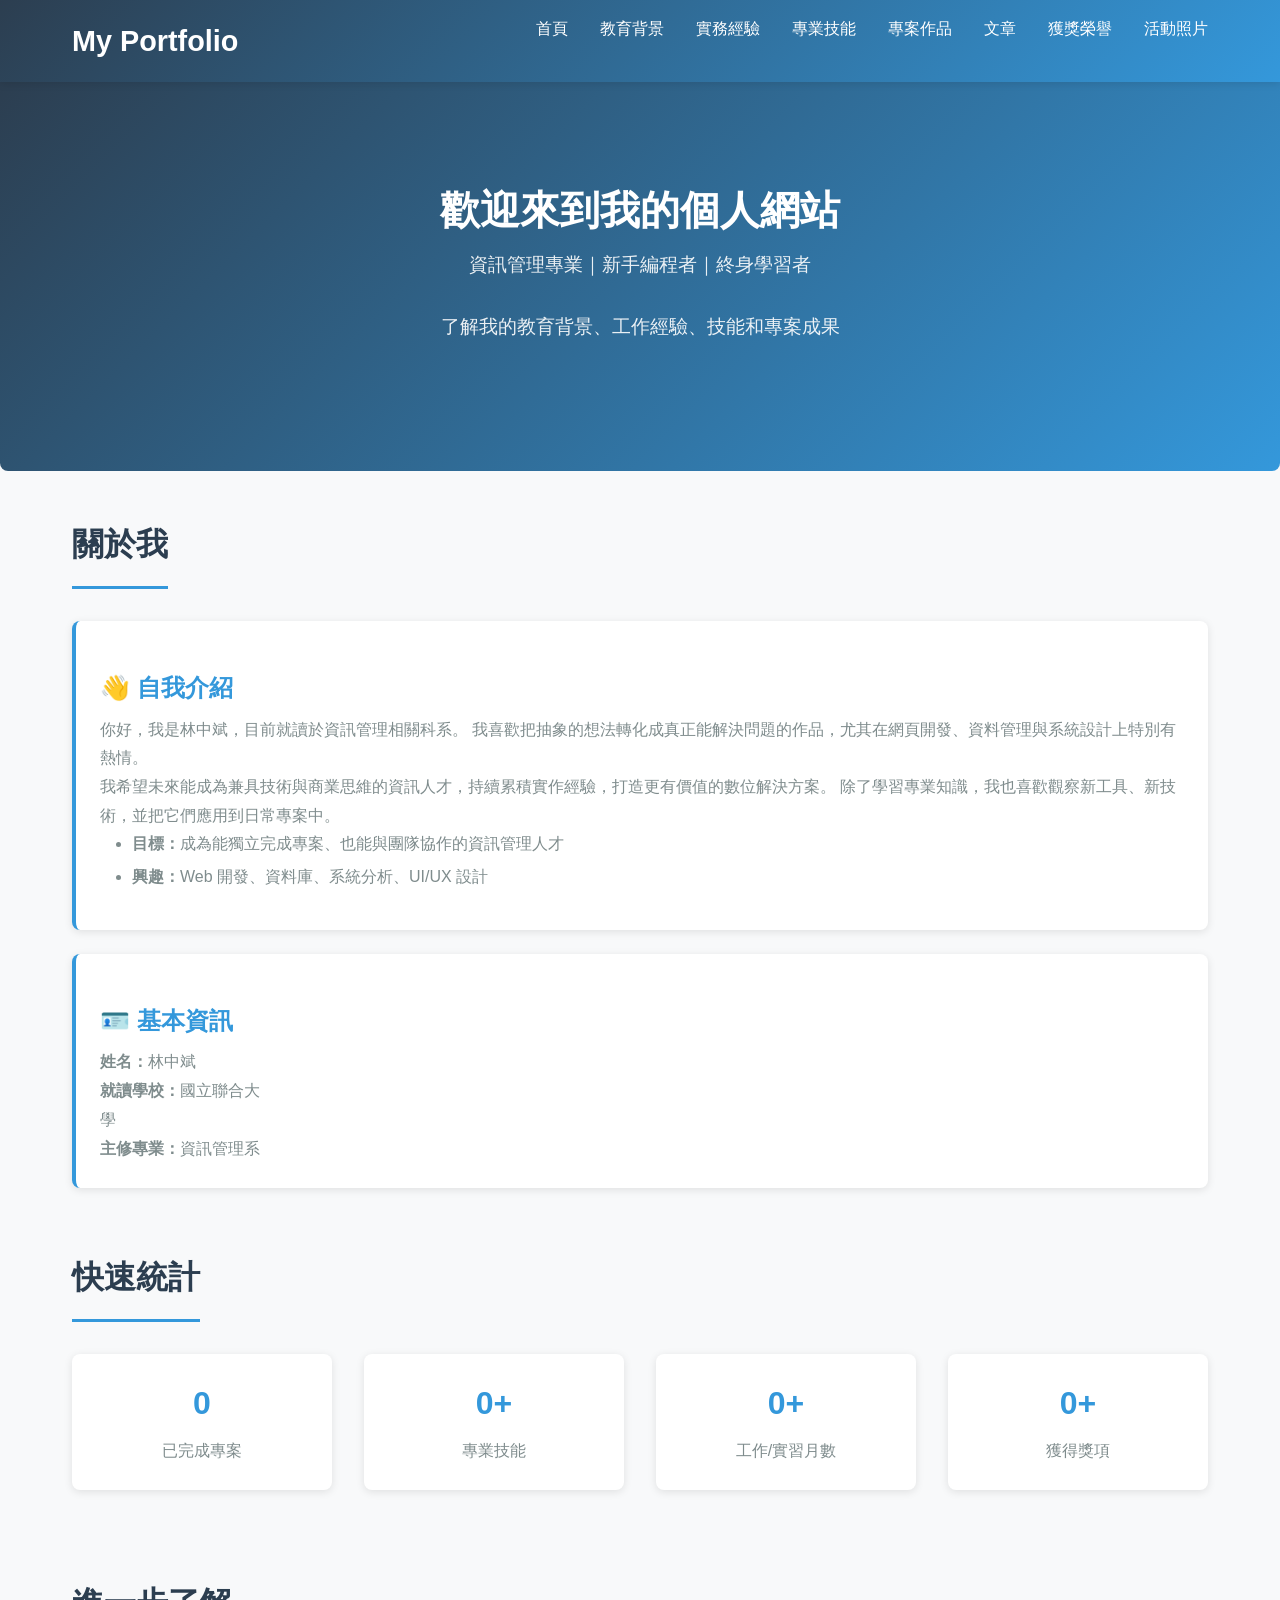
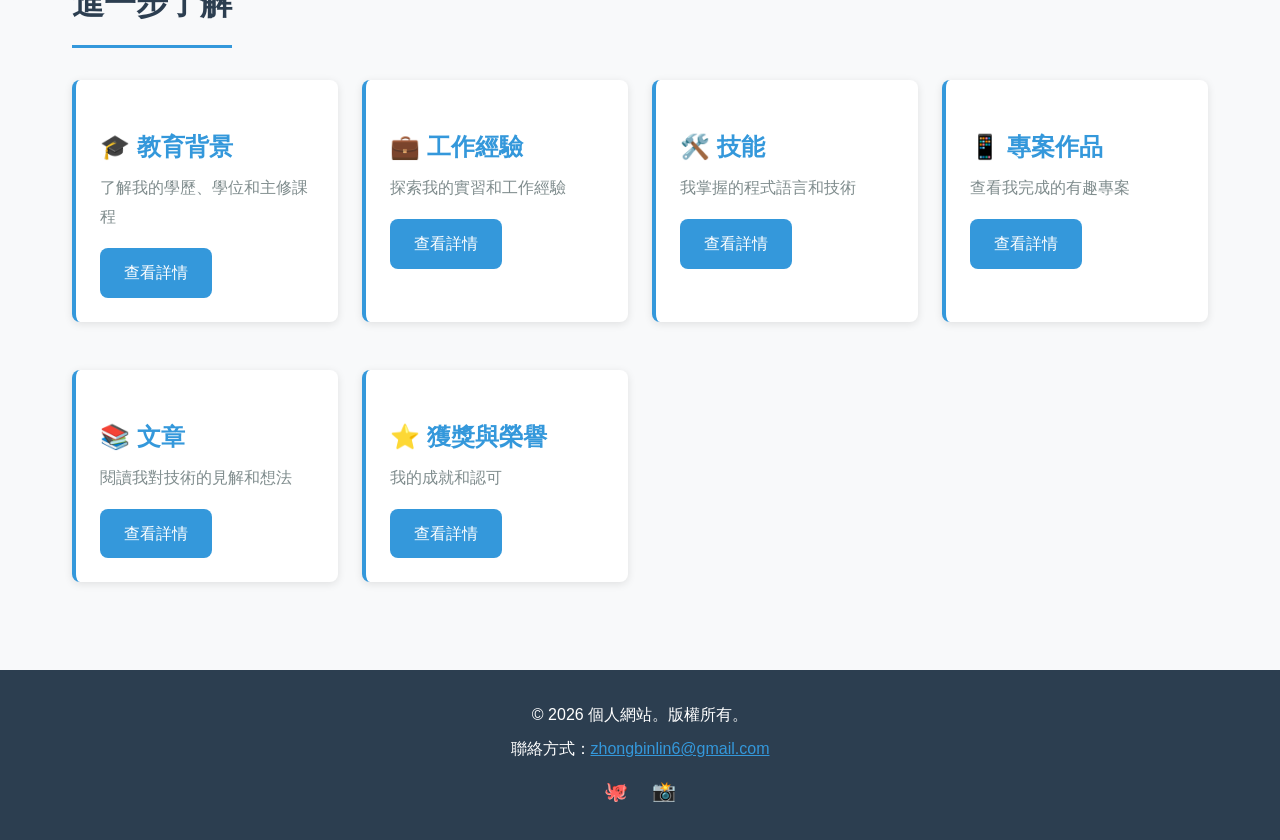
==== commit de0d25b3: "V8.2" ====
--- a/index.html
+++ b/index.html
@@ -128,7 +128,7 @@
   <!-- ==================== 頁尾 ==================== -->
   <footer>
     <div class="container">
-      <p>&copy; 2024 個人網站。版權所有。</p>
+      <p>&copy; 2026 個人網站。版權所有。</p>
       <p>聯絡方式：<a href="mailto:zhongbinlin6@gmail.com" style="color: var(--secondary-color);">zhongbinlin6@gmail.com</a></p>
       <div class="social-links">
         <a href="https://github.com/linzongbin" target="_blank" title="GitHub">🐙</a>
